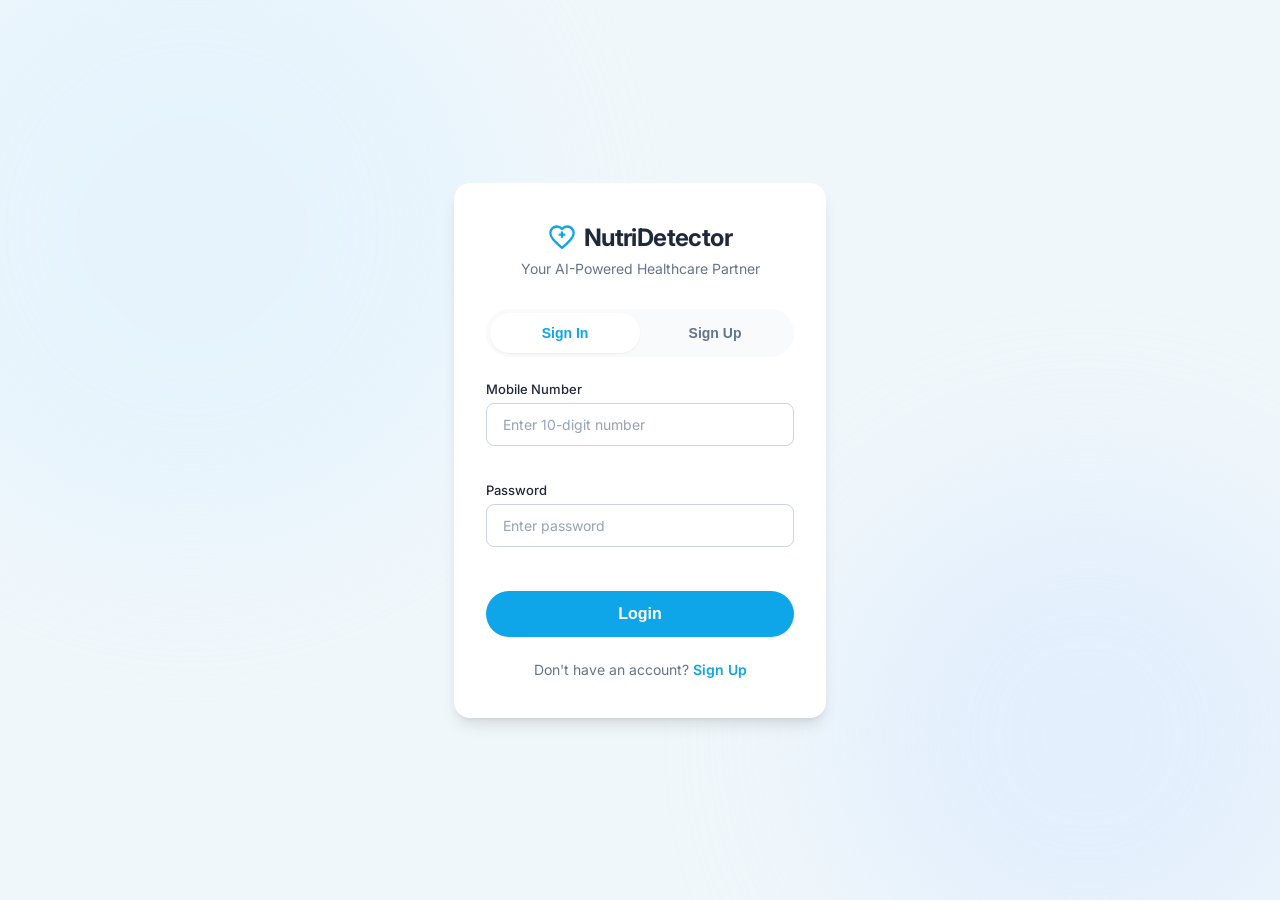
==== index.html @ 748dd74a "FRONT END" ====
<!DOCTYPE html>
<html lang="en">
<head>
    <meta charset="UTF-8">
    <meta name="viewport" content="width=device-width, initial-scale=1.0">
    <title>NutriDetector | Healthcare Login</title>
    <meta name="description" content="NutriDetector Healthcare Portal Login">
    <link rel="preconnect" href="https://fonts.googleapis.com">
    <link rel="preconnect" href="https://fonts.gstatic.com" crossorigin>
    <link href="https://fonts.googleapis.com/css2?family=Inter:wght@300;400;500;600;700&display=swap" rel="stylesheet">
    <link rel="stylesheet" href="style.css">
</head>
<body>
    <div class="background-decor"></div>
    <main class="page-container">
        
        <div class="auth-card">
            <header class="card-header">
                <div class="logo">
                    <svg class="logo-icon" viewBox="0 0 24 24" fill="none" stroke="currentColor" stroke-width="2">
                        <path stroke-linecap="round" stroke-linejoin="round" d="M12 21.35l-1.45-1.32C5.4 15.36 2 12.28 2 8.5 2 5.42 4.42 3 7.5 3c1.74 0 3.41.81 4.5 2.09C13.09 3.81 14.76 3 16.5 3 19.58 3 22 5.42 22 8.5c0 3.78-3.4 6.86-8.55 11.54L12 21.35z" />
                        <path stroke-linecap="round" stroke-linejoin="round" d="M12 8v4M10 10h4" />
                    </svg>
                    <h1>NutriDetector</h1>
                </div>
                <p class="subtitle">Your AI-Powered Healthcare Partner</p>
            </header>

            <div class="tabs">
                <div class="tab-indicator" id="tabIndicator"></div>
                <button class="tab-btn active" id="tabSignIn">Sign In</button>
                <button class="tab-btn" id="tabSignUp">Sign Up</button>
            </div>

            <div class="forms-container">
                <!-- SIGN IN FORM -->
                <form id="signInForm" class="form-pane active">
                    <div class="input-group">
                        <label for="si-mobile">Mobile Number</label>
                        <input type="tel" id="si-mobile" name="mobile" placeholder="Enter 10-digit number" required>
                        <span class="error-msg" id="si-mobile-err"></span>
                    </div>

                    <div class="input-group">
                        <label for="si-password">Password</label>
                        <input type="password" id="si-password" name="password" placeholder="Enter password" required>
                        <span class="error-msg" id="si-password-err"></span>
                    </div>

                    <button type="submit" class="submit-btn">Login</button>

                    <div class="switch-prompt">
                        Don't have an account? <a href="#" id="linkToSignUp">Sign Up</a>
                    </div>
                </form>

                <!-- SIGN UP FORM -->
                <form id="signUpForm" class="form-pane">
                    <div class="input-group">
                        <label for="su-name">Full Name</label>
                        <input type="text" id="su-name" name="name" placeholder="John Doe" required>
                    </div>

                    <div class="row">
                        <div class="input-group half">
                            <label for="su-age">Age</label>
                            <input type="number" id="su-age" name="age" placeholder="Age" min="0" max="150" required>
                        </div>
                        <div class="input-group half">
                            <label for="su-gender">Gender</label>
                            <select id="su-gender" name="gender" required>
                                <option value="" disabled selected>Select</option>
                                <option value="male">Male</option>
                                <option value="female">Female</option>
                                <option value="other">Other</option>
                            </select>
                        </div>
                    </div>

                    <div class="input-group">
                        <label for="su-mobile">Mobile Number</label>
                        <input type="tel" id="su-mobile" name="mobile" placeholder="10-digit number" required>
                        <span class="error-msg" id="su-mobile-err"></span>
                    </div>

                    <div class="input-group">
                        <label for="su-password">Password</label>
                        <input type="password" id="su-password" name="password" placeholder="Min 6 characters" required>
                        <span class="error-msg" id="su-password-err"></span>
                    </div>

                    <div class="input-group">
                        <label for="su-confirm-password">Confirm Password</label>
                        <input type="password" id="su-confirm-password" name="confirmPassword" placeholder="Repeat password" required>
                        <span class="error-msg" id="su-confirm-err"></span>
                    </div>

                    <button type="submit" class="submit-btn" id="registerBtn">Register</button>

                    <div class="switch-prompt">
                        Already have an account? <a href="#" id="linkToSignIn">Sign In</a>
                    </div>
                </form>
            </div>
        </div>
    </main>

    <script src="script.js"></script>
</body>
</html>
---- style.css ----
:root {
  /* Color Palette - Soft Medical Blues */
  --bg-color: #f0f7fb;
  --card-bg: #ffffff;
  --primary: #0ea5e9;
  --primary-hover: #0284c7;
  --primary-light: #e0f2fe;
  
  --text-dark: #1e293b;
  --text-muted: #64748b;
  --border-color: #cbd5e1;
  --input-bg: #f8fafc;
  
  --error: #ef4444;
  --success: #22c55e;
  
  --shadow-sm: 0 1px 2px 0 rgb(0 0 0 / 0.05);
  --shadow-md: 0 4px 6px -1px rgb(0 0 0 / 0.1), 0 2px 4px -2px rgb(0 0 0 / 0.1);
  --shadow-lg: 0 10px 15px -3px rgb(0 0 0 / 0.1), 0 4px 6px -4px rgb(0 0 0 / 0.1);
  
  --radius-md: 0.5rem;
  --radius-lg: 1rem;
  --radius-full: 9999px;
  
  --transition: all 0.3s cubic-bezier(0.4, 0, 0.2, 1);
}

* {
  margin: 0;
  padding: 0;
  box-sizing: border-box;
}

body {
  font-family: 'Inter', sans-serif;
  background-color: var(--bg-color);
  color: var(--text-dark);
  min-height: 100vh;
  display: flex;
  align-items: center;
  justify-content: center;
  position: relative;
  overflow-x: hidden;
}

/* Abstract Background Shapes */
.background-decor {
  position: absolute;
  top: 0;
  left: 0;
  width: 100%;
  height: 100%;
  overflow: hidden;
  z-index: -1;
  pointer-events: none;
}

.background-decor::before, 
.background-decor::after {
  content: "";
  position: absolute;
  border-radius: 50%;
  filter: blur(80px);
  opacity: 0.6;
}

.background-decor::before {
  top: -10%;
  left: -10%;
  width: 50vw;
  height: 50vw;
  background-color: var(--primary-light);
}

.background-decor::after {
  bottom: -10%;
  right: -5%;
  width: 40vw;
  height: 40vw;
  background-color: #dbeafe;
}

.page-container {
  width: 100%;
  max-width: 420px;
  padding: 1.5rem;
}

.auth-card {
  background-color: var(--card-bg);
  border-radius: var(--radius-lg);
  box-shadow: var(--shadow-lg);
  padding: 2.5rem 2rem;
  width: 100%;
  position: relative;
  overflow: hidden;
}

/* Header & Logo */
.card-header {
  text-align: center;
  margin-bottom: 2rem;
}

.logo {
  display: flex;
  align-items: center;
  justify-content: center;
  gap: 0.5rem;
  color: var(--primary);
  margin-bottom: 0.5rem;
}

.logo-icon {
  width: 28px;
  height: 28px;
}

.logo h1 {
  font-size: 1.5rem;
  font-weight: 700;
  letter-spacing: -0.025em;
  color: var(--text-dark);
}

.subtitle {
  font-size: 0.875rem;
  color: var(--text-muted);
}

/* Tabs */
.tabs {
  display: flex;
  position: relative;
  background-color: var(--input-bg);
  border-radius: var(--radius-full);
  padding: 0.25rem;
  margin-bottom: 1.5rem;
}

.tab-btn {
  flex: 1;
  background: transparent;
  border: none;
  padding: 0.75rem 1rem;
  font-size: 0.875rem;
  font-weight: 600;
  color: var(--text-muted);
  cursor: pointer;
  z-index: 1;
  transition: var(--transition);
  border-radius: var(--radius-full);
}

.tab-btn.active {
  color: var(--primary);
}

.tab-indicator {
  position: absolute;
  top: 0.25rem;
  bottom: 0.25rem;
  left: 0.25rem;
  width: calc(50% - 0.25rem);
  background-color: var(--card-bg);
  border-radius: var(--radius-full);
  box-shadow: var(--shadow-sm);
  transition: transform 0.3s cubic-bezier(0.4, 0, 0.2, 1);
  z-index: 0;
}

/* Tab indicator moves to right when Sign Up is active */
.tabs[data-active="signup"] .tab-indicator {
  transform: translateX(100%);
}

/* Forms */
.forms-container {
  position: relative;
  min-height: 280px; 
}

.form-pane {
  position: absolute;
  top: 0;
  left: 0;
  width: 100%;
  opacity: 0;
  pointer-events: none;
  transform: translateX(20px);
  transition: opacity 0.3s ease, transform 0.3s ease;
}

.form-pane.active {
  position: relative;
  opacity: 1;
  pointer-events: all;
  transform: translateX(0);
}

.form-pane:not(.active) {
  /* Exit state */
  transform: translateX(-20px);
}

/* Input Fields */
.input-group {
  margin-bottom: 1rem;
  display: flex;
  flex-direction: column;
}

.row {
  display: flex;
  gap: 1rem;
}

.half {
  flex: 1;
}

.input-group label {
  font-size: 0.8125rem;
  font-weight: 500;
  color: var(--text-dark);
  margin-bottom: 0.375rem;
}

.input-group input,
.input-group select {
  width: 100%;
  padding: 0.75rem 1rem;
  background-color: var(--card-bg);
  border: 1px solid var(--border-color);
  border-radius: var(--radius-md);
  font-size: 0.875rem;
  color: var(--text-dark);
  transition: var(--transition);
  outline: none;
  font-family: inherit;
}

.input-group input:focus,
.input-group select:focus {
  border-color: var(--primary);
  box-shadow: 0 0 0 3px var(--primary-light);
}

.input-group input::placeholder {
  color: #94a3b8;
}

.input-group input:invalid:focus {
  /* Prevent browser default invalid styling if using custom js */
  box-shadow: 0 0 0 3px rgba(239, 68, 68, 0.2);
  border-color: var(--error);
}

.error-msg {
  color: var(--error);
  font-size: 0.75rem;
  margin-top: 0.25rem;
  min-height: 1rem;
  display: block;
}

/* Buttons */
.submit-btn {
  width: 100%;
  background-color: var(--primary);
  color: white;
  border: none;
  border-radius: var(--radius-full);
  padding: 0.875rem;
  font-size: 1rem;
  font-weight: 600;
  cursor: pointer;
  transition: var(--transition);
  margin-top: 0.5rem;
}

.submit-btn:hover {
  background-color: var(--primary-hover);
  transform: translateY(-1px);
  box-shadow: var(--shadow-md);
}

.submit-btn:active {
  transform: translateY(0);
}

/* Switch Links */
.switch-prompt {
  text-align: center;
  margin-top: 1.5rem;
  font-size: 0.875rem;
  color: var(--text-muted);
}

.switch-prompt a {
  color: var(--primary);
  text-decoration: none;
  font-weight: 600;
  transition: var(--transition);
}

.switch-prompt a:hover {
  color: var(--primary-hover);
  text-decoration: underline;
}

/* Responsive adjustments */
@media (max-width: 480px) {
  .page-container {
    padding: 1rem;
  }
  
  .auth-card {
    padding: 2rem 1.5rem;
  }
}
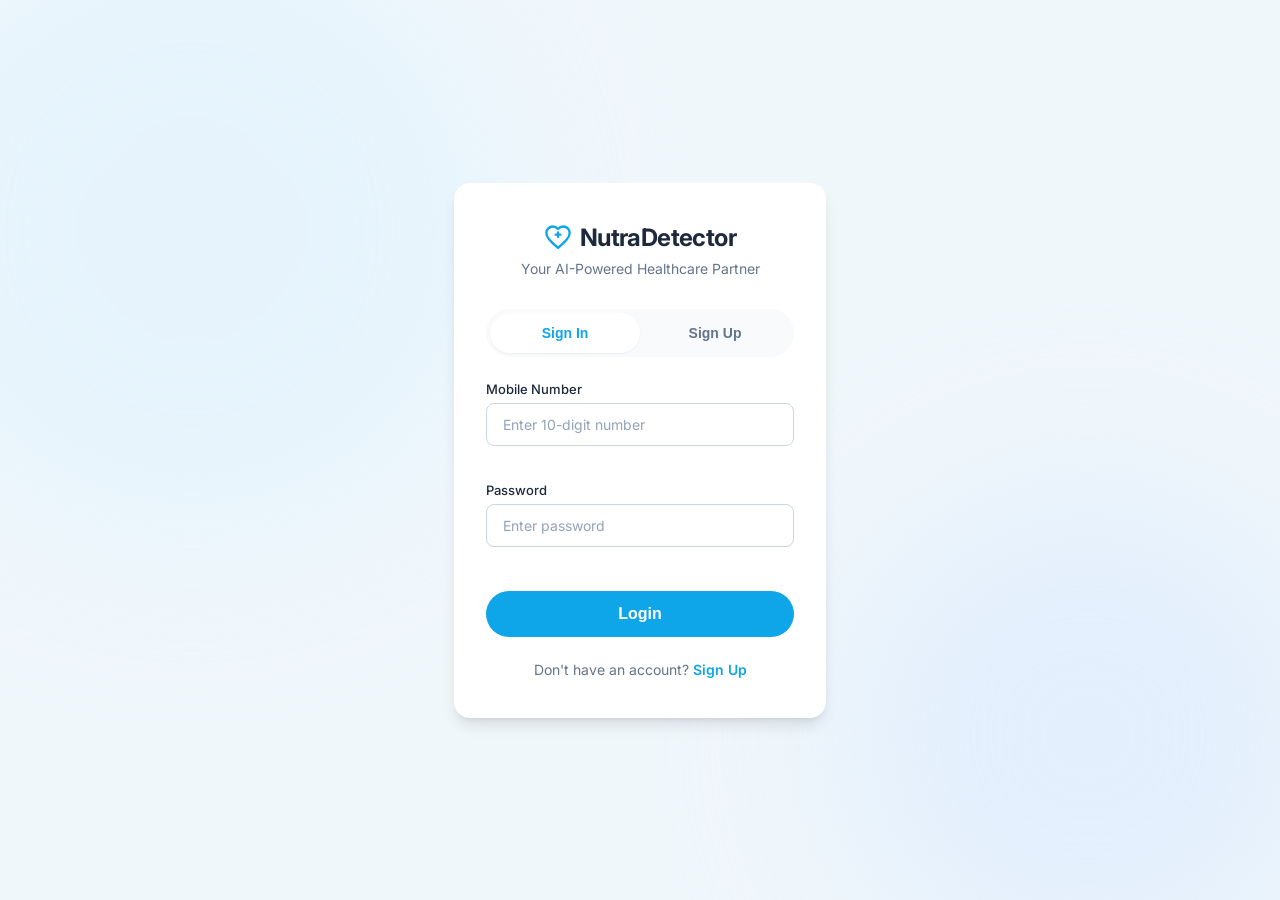
==== commit 0aa06258: "second model" ====
--- a/index.html
+++ b/index.html
@@ -3,7 +3,7 @@
 <head>
     <meta charset="UTF-8">
     <meta name="viewport" content="width=device-width, initial-scale=1.0">
-    <title>NutriDetector | Healthcare Login</title>
+    <title>NutraDetector | Healthcare Login</title>
     <meta name="description" content="NutriDetector Healthcare Portal Login">
     <link rel="preconnect" href="https://fonts.googleapis.com">
     <link rel="preconnect" href="https://fonts.gstatic.com" crossorigin>
@@ -21,7 +21,7 @@
                         <path stroke-linecap="round" stroke-linejoin="round" d="M12 21.35l-1.45-1.32C5.4 15.36 2 12.28 2 8.5 2 5.42 4.42 3 7.5 3c1.74 0 3.41.81 4.5 2.09C13.09 3.81 14.76 3 16.5 3 19.58 3 22 5.42 22 8.5c0 3.78-3.4 6.86-8.55 11.54L12 21.35z" />
                         <path stroke-linecap="round" stroke-linejoin="round" d="M12 8v4M10 10h4" />
                     </svg>
-                    <h1>NutriDetector</h1>
+                    <h1>NutraDetector</h1>
                 </div>
                 <p class="subtitle">Your AI-Powered Healthcare Partner</p>
             </header>
